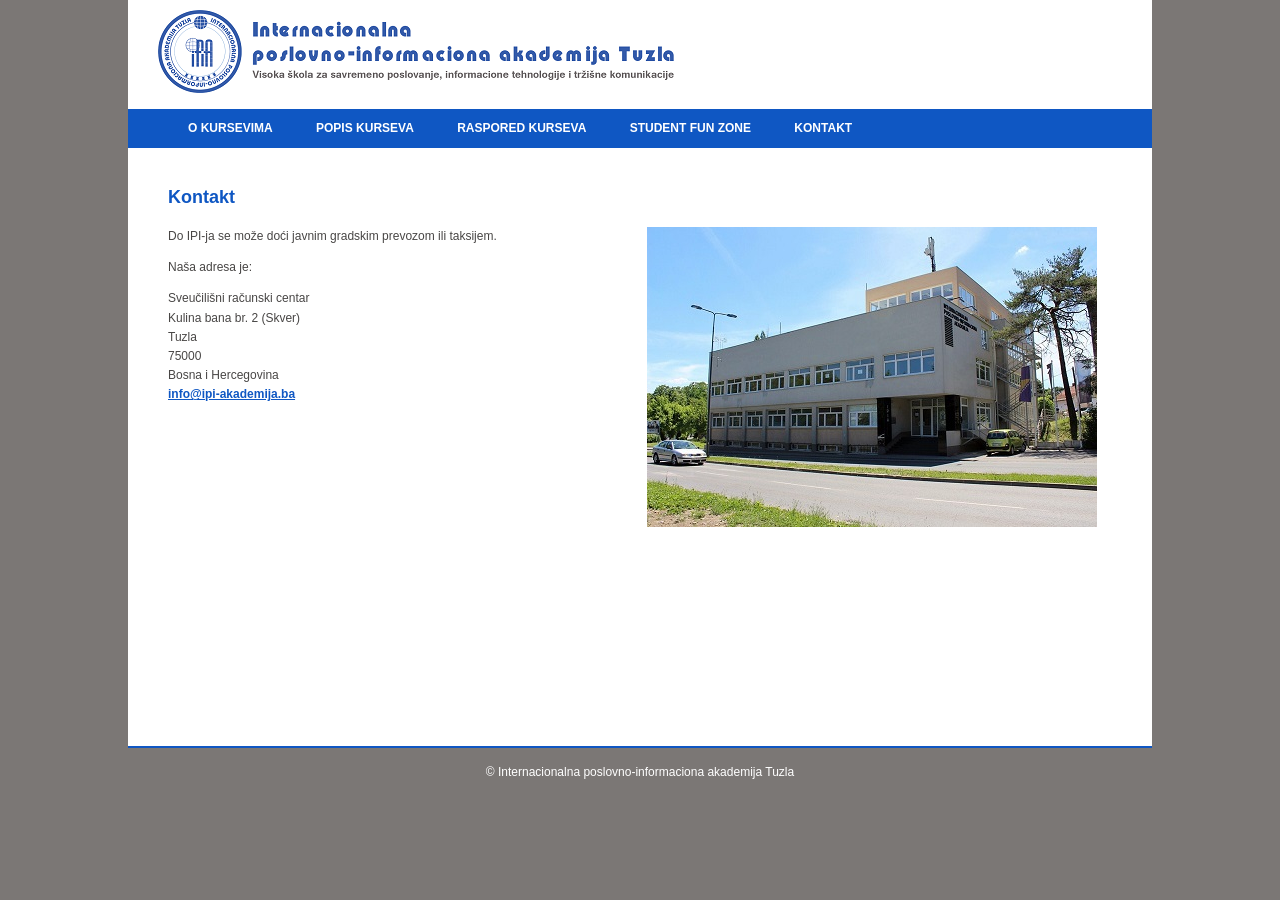
==== kontakt.html @ 60d5fcc8 "Add files via upload" ====
<!DOCTYPE html>
<html>
    <head>
        <meta charset="utf-8">
        <title>Kursevi IPI</title>
		 <link rel="stylesheet" href="css/izgled.css" type="text/css" />
        <link rel="icon" href="favicon.ico" />
    </head>
    <body>
        <header>
			<a href="index.html">
				<img src="slike/logo-ipi.png" alt="Kursevi IPI">
			</a>
			<nav>
				<ul>
					<li><a href="index.html">O kursevima</a></li>
					<li><a href="popis.html">Popis kurseva</a></li>
					<li><a href="raspored.html">Raspored kurseva</a></li>
					<li><a href="StudentFunZone.html">Student Fun Zone</a></li>
					<li><a href="kontakt.html">Kontakt</a></li>
				</ul>
			</nav>
		</header>
		<article>
			<h2>Kontakt</h2>      
			<img src="slike/srce.jpg" alt="Srce">
			<p>Do IPI-ja se može doći javnim gradskim prevozom ili taksijem.</p>
			<p>Naša adresa je:</p>
			<p>Sveučilišni računski centar<br>
				Kulina bana br. 2 (Skver)<br>
				Tuzla<br>
				75000<br>
				Bosna i Hercegovina<br>
				<a href="mailto:info@ipi-akademija.ba">info@ipi-akademija.ba</a></p>
        </article>
        <footer>&copy; Internacionalna poslovno-informaciona akademija Tuzla</footer>
    </body>
</html>
---- css/izgled.css ----
html
{
    
    background: #7b7775;
}

body
{
    font-size:12px;
    font-family: Verdana, Arial, sans-serif;
    color:#484645;
    margin:0;
    line-height:1.6;
}

header img
{
    margin: 10px 0 10px 30px;
}

header, article
{
    width:80%;
    margin: 0px auto;
    background-color: white;
}

nav
{
    background-color: #0f57c3;
    padding:
   
}

nav a, nav a:hover, nav a:visited, nav a:active

{
    color:white;
    padding:10px 20px;
    display:inline-block;
    text-transform:uppercase;
}

nav a
{
    
    text-decoration: none;
}

nav a:hover
{
    
    text-decoration: underline;
}

nav ul
{
    list-style: none;
    margin:0;
}

nav ul li
{
    
    display:inline-block;
}

a, a:hover, a:visited, a:active
{
    color: #0f57c3;
    font-weight:bold;
}

h2, h3
{
    color: #0f57c3;
}

article
{
    padding :20px 40px;
    box-sizing: border-box;
    
    border-bottom: 2px solid #0f57c3;
    min-height:600px;
}

article img
{
    float:right;
    margin-right:15px;
    margin-bottom:15px;
}

footer
{
    padding-top: 15px;
    min-height: 30px;
    background: #7b7775;
    color:white;
    text-align:center;
}

table
{
    border-collapse: collapse;
}

td, th
{
    font-size:12px;
    border: solid 1px #6d6c6c;
    padding:5px 3px;
}

th
{
    color:#6d6c6c;
    background-color: #f7dcdc;
    height:30px;
}

td:nth-child(4)
{
    text-align: right;
    padding-right: 5px;
}

tr:nth-child(odd)
{
    background-color: #e8e8e8;
}

iframe
{
    margin-top:20px;
}

fieldset
{
    width:50%;
    margin-bottom:15px;
    background-color:#f0f0f0;
}

fieldset legend
{
    color: #0f57c3;
    font-weight:bold;
}

label
{
    display:inline-block;
    width:30%;
}

input[type=radio] + label, input[type=checkbox] + label
{
    width:auto;
}

select, input[type=text], input[type=email], textarea
{
    box-sizing: border-box;
    width:60%;
    margin-bottom: 5px;
}

input[type=checkbox]
{
    margin-left:30%;
}

button
{
    background-color: #0f57c3;
    color:white;
    font-weight:bold;
    border:none;
    padding:10px 30px;
    border-radius:5px;
    
}
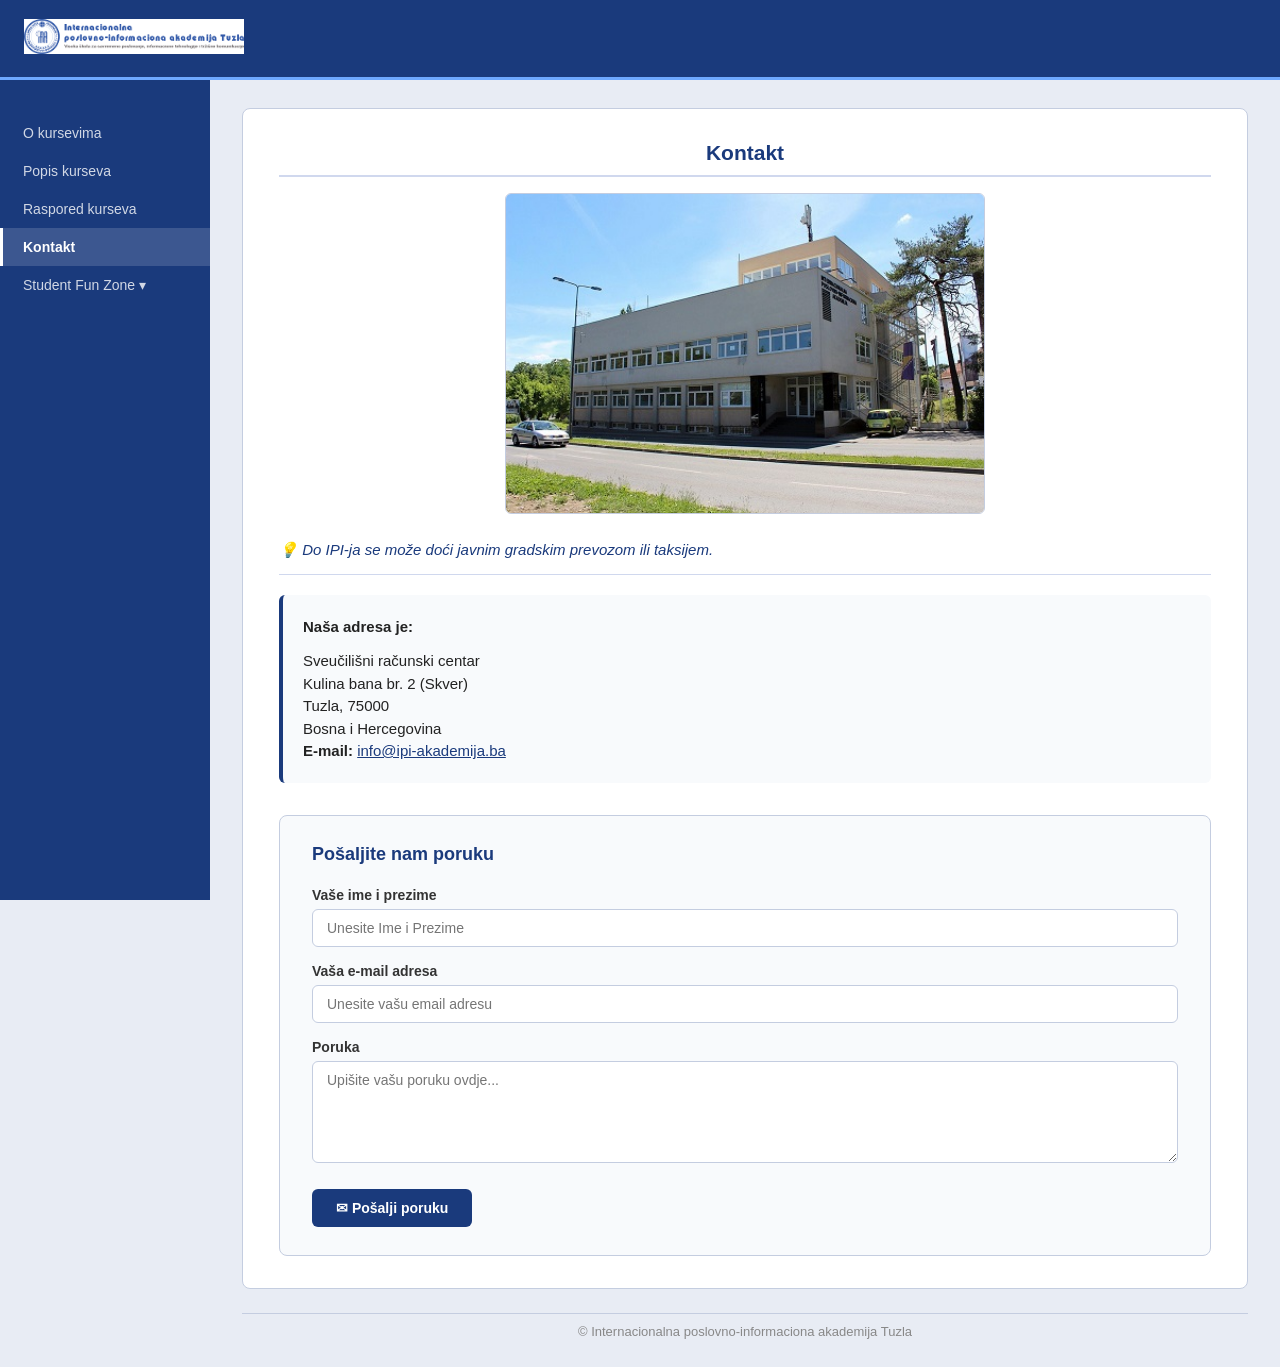
==== commit a8dac990: "Kontakt stranica - adresa, interaktivna forma i stil" ====
--- a/kontakt.html
+++ b/kontakt.html
@@ -1,38 +1,103 @@
-<!DOCTYPE html>
-<html>
-    <head>
-        <meta charset="utf-8">
-        <title>Kursevi IPI</title>
-		 <link rel="stylesheet" href="css/izgled.css" type="text/css" />
-        <link rel="icon" href="favicon.ico" />
-    </head>
-    <body>
-        <header>
-			<a href="index.html">
-				<img src="slike/logo-ipi.png" alt="Kursevi IPI">
-			</a>
-			<nav>
-				<ul>
-					<li><a href="index.html">O kursevima</a></li>
-					<li><a href="popis.html">Popis kurseva</a></li>
-					<li><a href="raspored.html">Raspored kurseva</a></li>
-					<li><a href="StudentFunZone.html">Student Fun Zone</a></li>
-					<li><a href="kontakt.html">Kontakt</a></li>
-				</ul>
-			</nav>
-		</header>
-		<article>
-			<h2>Kontakt</h2>      
-			<img src="slike/srce.jpg" alt="Srce">
-			<p>Do IPI-ja se može doći javnim gradskim prevozom ili taksijem.</p>
-			<p>Naša adresa je:</p>
-			<p>Sveučilišni računski centar<br>
-				Kulina bana br. 2 (Skver)<br>
-				Tuzla<br>
-				75000<br>
-				Bosna i Hercegovina<br>
-				<a href="mailto:info@ipi-akademija.ba">info@ipi-akademija.ba</a></p>
-        </article>
-        <footer>&copy; Internacionalna poslovno-informaciona akademija Tuzla</footer>
-    </body>
-</html>+<!DOCTYPE html>
+<html lang="bs">
+<head>
+    <meta charset="UTF-8">
+    <meta name="viewport" content="width=device-width, initial-scale=1.0">
+    <title>Kontakt - IPI</title>
+    <link rel="stylesheet" href="style.css">
+</head>
+<body>
+
+    <!-- TOP PLAVA TRAKA SA LOGOM -->
+    <header class="top-header">
+        <div class="logo-container">
+            <a href="index.html">
+                <img src="slike/logo-ipi.png" alt="Kursevi IPI">
+            </a>
+        </div>
+    </header>
+
+    <div class="layout-body">
+
+    <div class="sidebar">
+        <nav>
+            <ul class="nav-menu">
+                <li><a href="index.html">O kursevima</a></li>
+                <li><a href="popis.html">Popis kurseva</a></li>
+                <li><a href="raspored.html">Raspored kurseva</a></li>
+                <li><a href="kontakt.html" class="active">Kontakt</a></li>
+                <li class="dropdown">
+                    <a href="#" class="dropbtn">Student Fun Zone ▾</a>
+                    <div class="dropdown-content">
+                        <a href="whiteboard/whiteboard.html" target="sadrzaj-okvir">Interaktivni Whiteboard</a>
+                        <a href="visionboard/visualboard.html" target="sadrzaj-okvir">Visual Board</a>
+                        <a href="kanban/kanban.html" target="sadrzaj-okvir">Kanban Board</a>
+                        <a href="Bingo/bingo.html" target="sadrzaj-okvir">Bingo</a>
+                        <a href="Kviz/kviz.html" target="sadrzaj-okvir">Kviz</a>
+                    </div>
+                </li>
+            </ul>
+        </nav>
+    </div>
+
+    <div class="page-wrapper">
+        <main class="main-content" id="main-zona">
+            <iframe name="sadrzaj-okvir" id="sadrzajOkvir" src="about:blank" style="display:none;"></iframe>
+
+            <div id="pocetniSadrzaj">
+                <h2>Kontakt</h2>
+
+                <div class="main-image">
+                    <img src="slike/srce.jpg" alt="Srce">
+                </div>
+
+                <p style="font-size: 15px; color: #1a3a7c; font-style: italic; border-bottom: 1px solid #d0d8ee; padding-bottom: 12px; margin-bottom: 20px;">💡 Do IPI-ja se može doći javnim gradskim prevozom ili taksijem.</p>
+
+                <div style="background-color: #f8fafc; padding: 20px; border-radius: 6px; border-left: 4px solid #1a3a7c; margin-top: 20px;">
+                    <p style="margin: 0 0 10px 0; font-weight: bold;">Naša adresa je:</p>
+                    <p style="margin: 0; line-height: 1.5;">
+                        Sveučilišni računski centar<br>
+                        Kulina bana br. 2 (Skver)<br>
+                        Tuzla, 75000<br>
+                        Bosna i Hercegovina<br>
+                        <strong>E-mail:</strong> <a href="mailto:info@ipi-akademija.ba">info@ipi-akademija.ba</a>
+                    </p>
+                </div>
+
+                <!-- KONTAKT FORMA -->
+                <div style="margin-top: 32px; background-color: #f8fafc; border: 1px solid #c4cde0; border-radius: 8px; padding: 28px 32px;">
+                    <h3 style="color: #1a3a7c; font-size: 18px; font-weight: 700; margin-bottom: 22px;">Pošaljite nam poruku</h3>
+
+                    <div style="margin-bottom: 16px;">
+                        <label style="display: block; font-size: 14px; font-weight: 600; color: #333; margin-bottom: 6px;">Vaše ime i prezime</label>
+                        <input type="text" placeholder="Unesite Ime i Prezime" style="width: 100%; padding: 10px 14px; border: 1px solid #c4cde0; border-radius: 6px; font-size: 14px; color: #555; outline: none; font-family: inherit;">
+                    </div>
+
+                    <div style="margin-bottom: 16px;">
+                        <label style="display: block; font-size: 14px; font-weight: 600; color: #333; margin-bottom: 6px;">Vaša e-mail adresa</label>
+                        <input type="email" placeholder="Unesite vašu email adresu" style="width: 100%; padding: 10px 14px; border: 1px solid #c4cde0; border-radius: 6px; font-size: 14px; color: #555; outline: none; font-family: inherit;">
+                    </div>
+
+                    <div style="margin-bottom: 22px;">
+                        <label style="display: block; font-size: 14px; font-weight: 600; color: #333; margin-bottom: 6px;">Poruka</label>
+                        <textarea placeholder="Upišite vašu poruku ovdje..." rows="5" style="width: 100%; padding: 10px 14px; border: 1px solid #c4cde0; border-radius: 6px; font-size: 14px; color: #555; outline: none; font-family: inherit; resize: vertical;"></textarea>
+                    </div>
+
+                    <button type="button" style="background-color: #1a3a7c; color: #ffffff; border: none; padding: 11px 24px; border-radius: 6px; font-size: 14px; font-weight: 600; cursor: pointer; display: inline-flex; align-items: center; gap: 8px; font-family: inherit; transition: background 0.15s;">
+                        ✉ Pošalji poruku
+                    </button>
+                </div>
+            </div>
+        </main>
+
+        <footer>
+            <hr>
+            <p>&copy; Internacionalna poslovno-informaciona akademija Tuzla</p>
+        </footer>
+    </div>
+
+    </div> <!-- /.layout-body -->
+
+    <script src="javascript.js"></script>
+</body>
+</html>
--- a/style.css
+++ b/style.css
@@ -0,0 +1,297 @@
+* {
+    box-sizing: border-box;
+    margin: 0;
+    padding: 0;
+}
+
+body {
+    font-family: 'Segoe UI', Arial, sans-serif;
+    background-color: #e8ecf4;
+    color: #222;
+    display: flex;
+    flex-direction: column;
+    min-height: 100vh;
+}
+
+/* ── TOP HEADER BAR ──────────────────────────────── */
+.top-header {
+    width: 100%;
+    background-color: #1a3a7c;
+    height: 80px;
+    display: flex;
+    align-items: center;
+    padding: 0 24px;
+    position: fixed;
+    top: 0;
+    left: 0;
+    right: 0;
+    z-index: 100;
+    border-bottom: 3px solid #6ea8fe;
+}
+
+.top-header .logo-container {
+    padding: 0;
+    border-bottom: none;
+}
+
+.top-header .logo-container img {
+    max-height: 60px;
+    max-width: 220px;
+}
+
+/* ── BODY LAYOUT BELOW HEADER ────────────────────── */
+.layout-body {
+    display: flex;
+    flex: 1;
+    margin-top: 80px;
+    min-height: calc(100vh - 80px);
+}
+
+/* ── SIDEBAR ─────────────────────────────────────── */
+.sidebar {
+    width: 210px;
+    min-height: calc(100vh - 80px);
+    background-color: #1a3a7c;
+    display: flex;
+    flex-direction: column;
+    padding: 24px 0;
+    position: fixed;
+    top: 80px;
+    left: 0;
+    bottom: 0;
+}
+
+nav {
+    padding-top: 10px;
+}
+
+.nav-menu {
+    list-style: none;
+}
+
+.nav-menu a {
+    display: block;
+    color: rgba(255,255,255,0.80);
+    padding: 11px 20px;
+    text-decoration: none;
+    font-size: 14px;
+    font-weight: 500;
+    border-left: 3px solid transparent;
+    transition: background 0.15s, border-color 0.15s, color 0.15s;
+}
+
+.nav-menu a:hover {
+    background-color: rgba(255,255,255,0.10);
+    border-left-color: #6ea8fe;
+    color: #ffffff;
+}
+
+.nav-menu a.active {
+    background-color: rgba(255,255,255,0.15);
+    border-left-color: #ffffff;
+    color: #ffffff;
+    font-weight: 700;
+}
+
+/* Dropdown */
+.dropdown-content {
+    display: none;
+    background-color: rgba(0,0,0,0.15);
+    border-top: 1px solid rgba(255,255,255,0.08);
+    border-bottom: 1px solid rgba(255,255,255,0.08);
+}
+
+.dropdown-content a {
+    padding: 9px 20px 9px 32px;
+    font-size: 13px;
+    font-weight: 400;
+    color: rgba(255,255,255,0.70);
+    border-left: 3px solid transparent;
+}
+
+.dropdown-content a:hover {
+    background-color: rgba(255,255,255,0.10);
+    border-left-color: #6ea8fe;
+    color: #ffffff;
+}
+
+.dropdown:hover .dropdown-content {
+    display: block;
+}
+
+/* ── DESNA STRANA ────────────────────────────────── */
+.page-wrapper {
+    margin-left: 210px;
+    flex: 1;
+    display: flex;
+    flex-direction: column;
+    min-height: calc(100vh - 80px);
+    padding: 28px 32px;
+}
+
+/* Bijela kutija */
+.main-content {
+    background-color: #ffffff;
+    border-radius: 8px;
+    border: 1px solid #c4cde0;
+    padding: 32px 36px;
+    flex: 1;
+    margin-bottom: 20px;
+}
+
+.main-content h2 {
+    color: #1a3a7c;
+    font-size: 21px;
+    font-weight: 700;
+    margin-bottom: 16px;
+    padding-bottom: 10px;
+    border-bottom: 2px solid #d0d8ee;
+    text-align: center;
+}
+
+.main-image {
+    max-width: 480px;
+    margin: 16px auto 20px auto;
+}
+.main-image img {
+    width: 100%;
+    border-radius: 6px;
+    border: 1px solid #c4cde0;
+}
+
+.main-content p {
+    font-size: 15px;
+    margin-bottom: 12px;
+    line-height: 1.65;
+}
+
+.main-content ul {
+    margin: 6px 0 14px 24px;
+}
+.main-content ul li {
+    font-size: 15px;
+    margin-bottom: 5px;
+}
+
+.main-content a {
+    color: #1a3a7c;
+    text-decoration: underline;
+}
+.main-content a:hover {
+    color: #0d2255;
+}
+
+/* Iframe */
+#sadrzajOkvir {
+    width: 100%;
+    display: none;
+    border: none;
+    border-radius: 6px;
+    overflow: hidden;
+}
+
+.main-content:has(#sadrzajOkvir[style*="display: block"]) h2 {
+    display: none;
+}
+
+.main-content:has(#sadrzajOkvir[style*="display: block"]) {
+    background-color: transparent;
+    border: none;
+    padding: 0;
+    margin-bottom: 0;
+}
+
+/* Footer */
+footer {
+    text-align: center;
+    padding-top: 4px;
+}
+footer hr {
+    border: none;
+    border-top: 1px solid #c4cde0;
+    margin-bottom: 10px;
+}
+footer p {
+    font-size: 13px;
+    color: #888;
+}
+
+
+/* ── LEAD TEXT ───────────────────────────────────── */
+.lead-text {
+    font-size: 15px;
+    color: #333;
+    line-height: 1.7;
+    margin-bottom: 20px;
+    margin-top: 4px;
+}
+
+/* ── OBLASTI ─────────────────────────────────────── */
+.section-block {
+    background-color: #f0f4ff;
+    border-left: 4px solid #1a3a7c;
+    border-radius: 0 8px 8px 0;
+    padding: 18px 22px;
+    margin-bottom: 28px;
+}
+
+.section-label {
+    font-size: 15px;
+    font-weight: 700;
+    color: #1a3a7c;
+    margin-bottom: 12px;
+}
+
+.styled-list {
+    list-style: none;
+    margin: 0;
+    padding: 0;
+    display: flex;
+    flex-direction: column;
+    gap: 8px;
+}
+
+.styled-list li {
+    font-size: 15px;
+    padding: 6px 10px;
+    background: white;
+    border-radius: 6px;
+    border: 1px solid #d0d8ee;
+}
+
+/* ── INFO KARTICE ────────────────────────────────── */
+.info-cards {
+    display: grid;
+    grid-template-columns: repeat(3, 1fr);
+    gap: 16px;
+    margin-bottom: 24px;
+}
+
+.info-card {
+    background: #f8faff;
+    border: 1px solid #d0d8ee;
+    border-radius: 10px;
+    padding: 18px 16px;
+}
+
+.info-card p {
+    font-size: 14px !important;
+    margin: 0 !important;
+    line-height: 1.6 !important;
+}
+
+/* ── CONTACT BAR ─────────────────────────────────── */
+.contact-bar {
+    background: #f0f4ff;
+    border: 1px solid #d0d8ee;
+    border-radius: 8px;
+    padding: 14px 20px;
+    font-size: 14px;
+    color: #444;
+    text-align: center;
+}
+
+.contact-bar a {
+    color: #1a3a7c;
+    font-weight: 600;
+}
